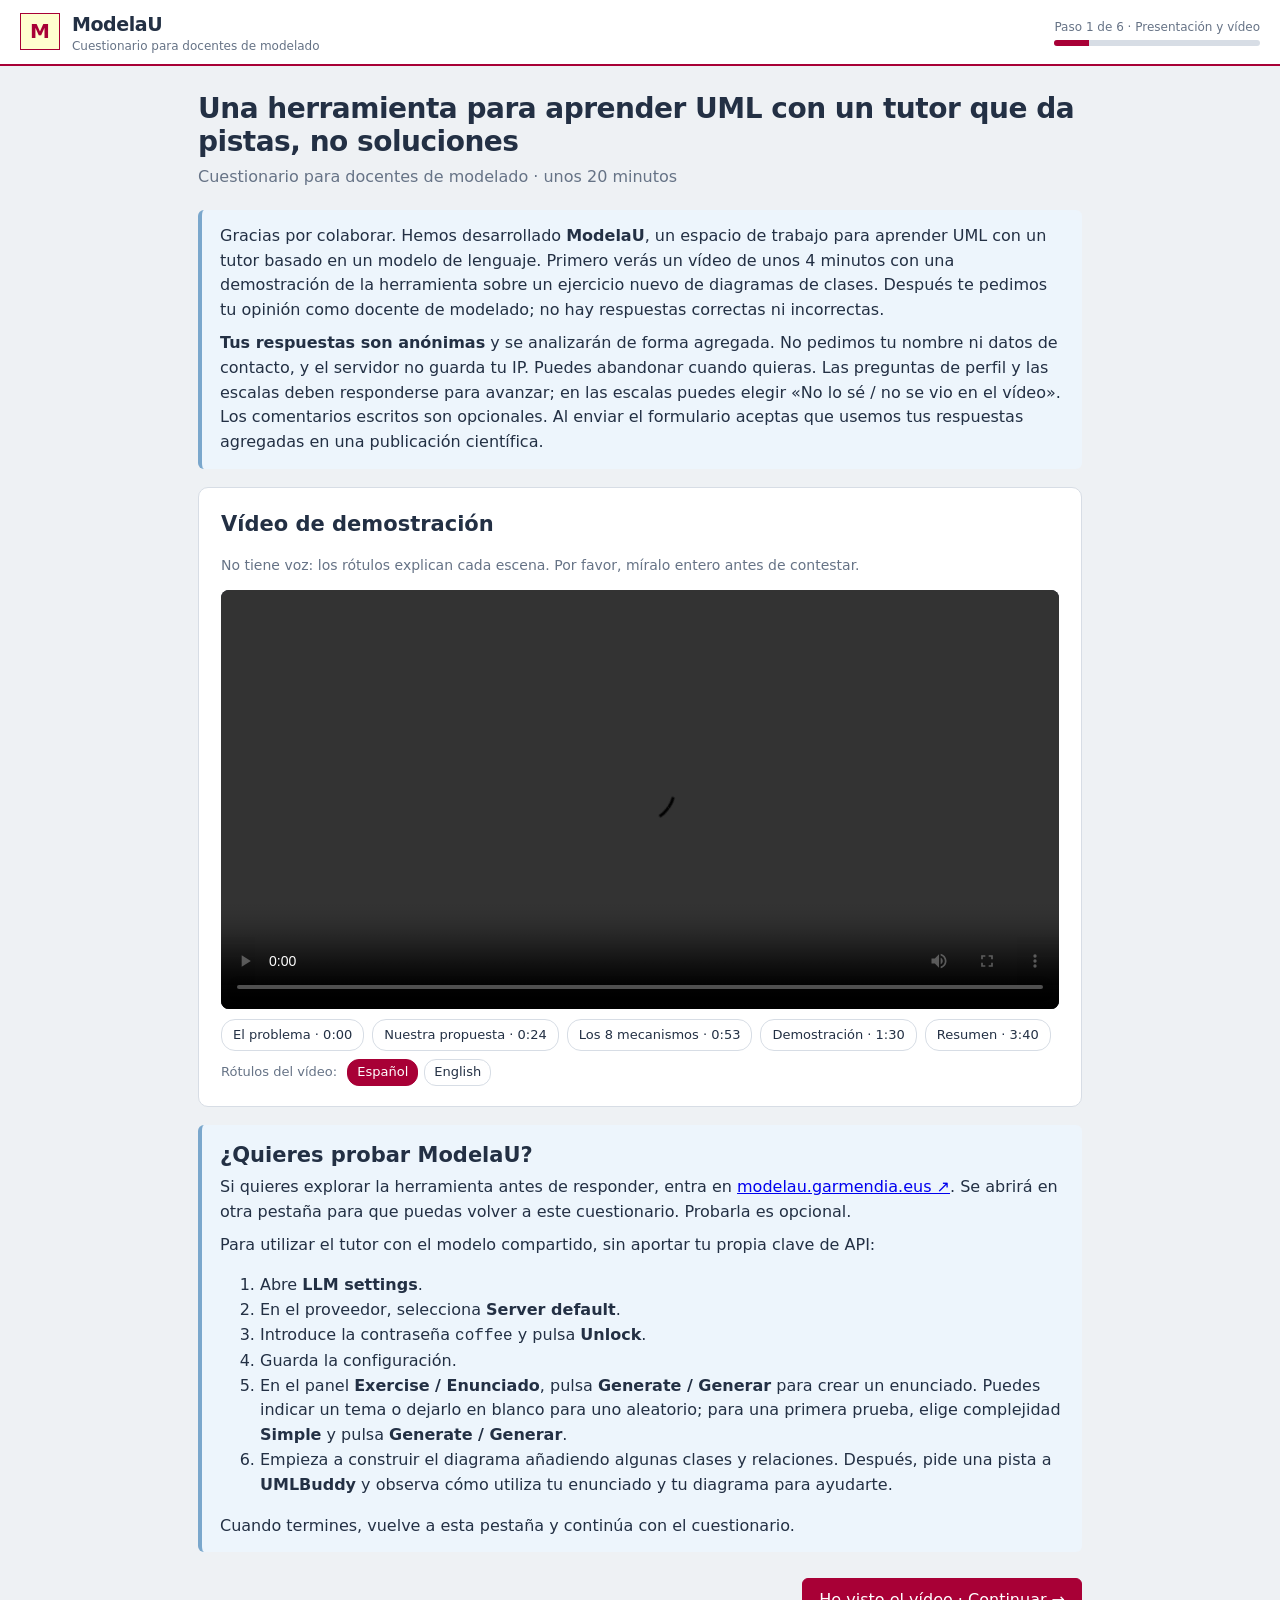
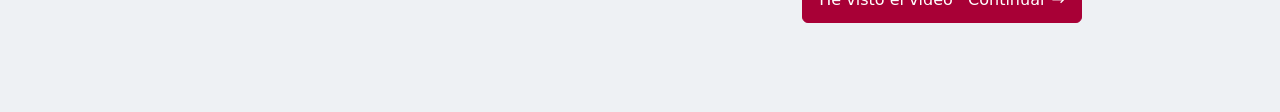
==== public/index.html @ 1f2abbc5 "ModelaU instructor questionnaire (study E2) Dependency-free Node server + Spanish six-step questionn" ====
<!doctype html>
<html lang="es">
<head>
<meta charset="utf-8">
<meta name="viewport" content="width=device-width, initial-scale=1">
<title>ModelaU · Cuestionario para docentes</title>
<link rel="stylesheet" href="styles.css">
</head>
<body>
<header class="top">
  <div class="brand"><span class="logo">M</span><div><strong>ModelaU</strong><small>Cuestionario para docentes de modelado</small></div></div>
  <div class="prog" aria-live="polite"><span id="stepLabel"></span><div class="bar"><i id="barFill"></i></div></div>
</header>

<main id="app" tabindex="-1"></main>

<button id="floatVideo" class="float" type="button" hidden>▶ Ver el vídeo</button>

<dialog id="videoDialog" aria-labelledby="dlgTitle">
  <div class="dlg-head"><h2 id="dlgTitle">Así se veía en el vídeo</h2><button id="dlgClose" type="button" aria-label="Cerrar">×</button></div>
  <video id="dlgVideo" controls playsinline preload="metadata"></video>
  <p class="dlg-note" id="dlgNote"></p>
  <div class="chapters" id="dlgChapters"></div>
</dialog>

<script type="module" src="app.js"></script>
</body>
</html>
---- public/styles.css ----
:root{--paper:#eef1f4;--panel:#fff;--ink:#233044;--muted:#667386;--line:#d7dde5;--accent:#a80036;--accent-soft:#fbe9ef;--ok:#238455;
  --specific:#d9ebff;--selective:#fff0b5;--timely:#f9dcec;--context:#d6f0de;
  font:16px/1.55 system-ui,-apple-system,"Segoe UI",Roboto,sans-serif;color:var(--ink)}
*{box-sizing:border-box}
body{margin:0;background:var(--paper)}
.top{position:sticky;top:0;z-index:30;background:var(--panel);border-bottom:2px solid var(--accent);padding:10px 20px;display:flex;align-items:center;justify-content:space-between;gap:16px}
.brand{display:flex;gap:12px;align-items:center}
.brand strong{font-size:19px;letter-spacing:-.4px}.brand small{display:block;color:var(--muted);font-size:12px;line-height:1.2}
.logo{background:#fefecf;border:1.5px solid var(--accent);color:var(--accent);font-weight:700;font-size:20px;padding:2px 9px}
.prog{min-width:170px;text-align:right;font-size:12px;color:var(--muted)}
.bar{height:6px;background:var(--line);border-radius:3px;margin-top:4px;overflow:hidden}.bar i{display:block;height:100%;width:0;background:var(--accent);transition:width .3s}
main{max-width:920px;margin:0 auto;padding:26px 18px 90px;outline:none}
h1{font-size:28px;line-height:1.2;margin:0 0 6px;letter-spacing:-.5px}
h2{font-size:21px;margin:0 0 4px}
h3{font-size:17px;margin:0}
.lead{color:var(--muted);margin:0 0 20px}
.card{background:var(--panel);border:1px solid var(--line);border-radius:10px;padding:20px 22px;margin:0 0 18px}
.notice{border-left:4px solid #7aa7cc;background:#edf5fc;padding:14px 18px;border-radius:6px;margin:0 0 18px}
.notice p{margin:0 0 8px}.notice p:last-child{margin:0}
button,.btn{font:inherit;border:1px solid var(--line);background:#fff;color:var(--ink);padding:9px 16px;border-radius:6px;cursor:pointer}
button:hover{border-color:var(--accent);color:var(--accent)}
button.primary{background:var(--accent);border-color:var(--accent);color:#fff}button.primary:hover{background:#8d002e;color:#fff}
button:focus-visible,input:focus-visible,textarea:focus-visible,video:focus-visible{outline:3px solid #2f6fb3;outline-offset:2px}
.nav{display:flex;justify-content:space-between;gap:12px;margin-top:26px}
.video-wrap video{width:100%;border-radius:8px;background:#101828;display:block}
.chapters{display:flex;flex-wrap:wrap;gap:8px;margin-top:10px}.chapters button{font-size:13px;padding:5px 11px;border-radius:14px}
.vlang{font-size:13px;color:var(--muted);margin-top:8px}.vlang button{font-size:13px;padding:2px 9px;border-radius:12px;margin-left:6px}.vlang button[aria-pressed=true]{background:var(--accent);border-color:var(--accent);color:#fff}
.q{margin:0 0 20px}.q:last-child{margin-bottom:0}
.q>label,.q>legend,.qtext{display:block;font-weight:600;margin:0 0 8px;padding:0}
fieldset{border:0;margin:0;padding:0;min-width:0}
.choices{display:grid;gap:8px}
.choice{display:flex;gap:10px;align-items:flex-start;padding:9px 12px;border:1px solid var(--line);border-radius:8px;cursor:pointer;background:#fff}
.choice:hover{border-color:var(--accent)}
.choice input{margin-top:5px;accent-color:var(--accent)}
.choice:has(input:checked){border-color:var(--accent);background:var(--accent-soft)}
textarea,input[type=text]{width:100%;font:inherit;border:1px solid var(--line);border-radius:8px;padding:10px 12px;background:#fff;color:inherit}
textarea{min-height:90px;resize:vertical}
.hint{color:var(--muted);font-size:14px}
/* 1-5 scale */
.scale{display:flex;align-items:stretch;gap:6px;flex-wrap:wrap}
.scale label{position:relative;cursor:pointer}
.scale input{position:absolute;opacity:0;inset:0;cursor:pointer}
.scale span{display:flex;align-items:center;justify-content:center;min-width:44px;height:44px;border:1px solid var(--line);border-radius:8px;background:#fff;font-weight:700}
.scale label:hover span{border-color:var(--accent)}
.scale input:checked+span{background:var(--accent);border-color:var(--accent);color:#fff}
.scale input:focus-visible+span{outline:3px solid #2f6fb3;outline-offset:2px}
.scale .na span{min-width:0;padding:0 12px;font-weight:500;font-size:13px;color:var(--muted)}
.scale .na input:checked+span{background:#475467;border-color:#475467;color:#fff}
.ends{display:flex;justify-content:space-between;color:var(--muted);font-size:12px;margin:3px 0 0;max-width:290px}
.row2{display:grid;grid-template-columns:1fr 1fr;gap:18px}
.row2 .who{font-size:13px;font-weight:700;text-transform:uppercase;letter-spacing:.5px;margin:0 0 6px}
.who.mu{color:var(--accent)}.who.chat{color:#475467}
/* mechanism card */
.mech{display:grid;grid-template-columns:minmax(0,1.1fr) minmax(0,1fr);gap:20px;padding:0;overflow:hidden}
.mech .vis{background:#f7f8fa;border-right:1px solid var(--line);padding:16px;display:flex;flex-direction:column;gap:10px}
.mech .vis img{width:100%;height:auto;border:1px solid var(--line);border-radius:6px;background:#fff;display:block}
.mech .vis .see{font-size:14px;margin:0}
.mech .body{padding:18px 20px 18px 0}
.chip{display:inline-block;font-size:12px;font-weight:700;padding:2px 10px;border-radius:12px;color:var(--ink)}
.chip.Específica{background:var(--specific)}.chip.Selectiva{background:var(--selective)}.chip.A-tiempo{background:var(--timely)}.chip.Contextualizada{background:var(--context)}
.nolive{display:inline-block;font-size:12px;font-weight:700;color:#7a4b00;background:#fff0c9;border-radius:12px;padding:2px 10px}
.mech .what{margin:8px 0 14px}
.watch{align-self:flex-start;font-size:13px;padding:6px 12px}
.cmp{display:grid;grid-template-columns:1fr 1fr;gap:16px}
.cmp figure{margin:0;background:#f7f8fa;border:1px solid var(--line);border-radius:8px;padding:12px}
.cmp img{width:100%;height:auto;border:1px solid var(--line);border-radius:6px;background:#fff;display:block}
.cmp figcaption{font-weight:700;margin:8px 0}
.float{position:fixed;right:18px;bottom:18px;z-index:40;background:var(--accent);color:#fff;border-color:var(--accent);box-shadow:0 4px 14px #0003}
.float:hover{background:#8d002e;color:#fff}
dialog{width:min(860px,95vw);border:1px solid var(--line);border-top:3px solid var(--accent);border-radius:10px;padding:0}
dialog::backdrop{background:#17223788}
.dlg-head{display:flex;justify-content:space-between;align-items:center;padding:12px 18px}
.dlg-head h2{font-size:18px;margin:0}.dlg-head button{border:0;font-size:24px;padding:0 8px;line-height:1}
dialog video{width:100%;display:block;background:#101828}
.dlg-note{margin:10px 18px 0;color:var(--muted);font-size:14px}
dialog .chapters{padding:8px 18px 16px}
.err{color:#a80036;font-weight:600}
.thanks{text-align:center;padding:40px 22px}
.thanks .tick{font-size:46px;color:var(--ok)}
@media(max-width:760px){.mech{grid-template-columns:1fr}.mech .vis{border-right:0;border-bottom:1px solid var(--line)}.mech .body{padding:0 18px 18px}.row2,.cmp{grid-template-columns:1fr}.prog{display:none}}
fieldset.card>legend{float:left;width:100%;padding:0;margin:0 0 8px}
fieldset.card>legend+*{clear:both}

/* part A: sticky comparison + compact rows */
.alayout{display:grid;grid-template-columns:300px minmax(0,1fr);gap:22px;align-items:start}
.compare{position:sticky;top:76px;display:grid;gap:12px}
.compare figure{margin:0;background:var(--panel);border:1px solid var(--line);border-radius:10px;padding:10px}
.compare figcaption{font-weight:700;margin:0 0 6px}.compare figcaption small{font-weight:400;color:var(--muted)}
.compare img{width:100%;height:auto;max-height:180px;object-fit:cover;object-position:top;border:1px solid var(--line);border-radius:6px;display:block;background:#fff}
.compare .watch{margin-top:8px;width:100%}
.arows h2{margin-bottom:2px}
.arow{background:var(--panel);border:1px solid var(--line);border-radius:10px;padding:14px 16px;margin:10px 0 0}
.arow>legend{float:left;width:100%;padding:0;margin:0 0 10px;font-weight:600}.arow>legend+*{clear:both}
.arow .row2{gap:14px}
.arow .scale span{min-width:38px;height:38px}
.arow .ends{display:none}
.chip.dim-Específica,.def.dim-Específica{background:var(--specific)}
.chip.dim-Selectiva,.def.dim-Selectiva{background:var(--selective)}
.chip.dim-A-tiempo,.def.dim-A-tiempo{background:var(--timely)}
.chip.dim-Contextualizada,.def.dim-Contextualizada{background:var(--context)}
.chip.dim-extra{background:#e4e7ec}
.deflist{display:grid;grid-template-columns:1fr 1fr;gap:10px;margin-top:10px}
.def{border-radius:8px;padding:10px 12px;font-size:14px;line-height:1.45;color:var(--ink)}
p.def{margin:6px 0 10px}p.def span{color:var(--muted)}
@media(max-width:900px){.alayout{grid-template-columns:1fr}.compare{position:static;grid-template-columns:1fr 1fr}.deflist{grid-template-columns:1fr}}

fieldset[aria-invalid="true"]{outline:2px solid #a80036;outline-offset:4px}
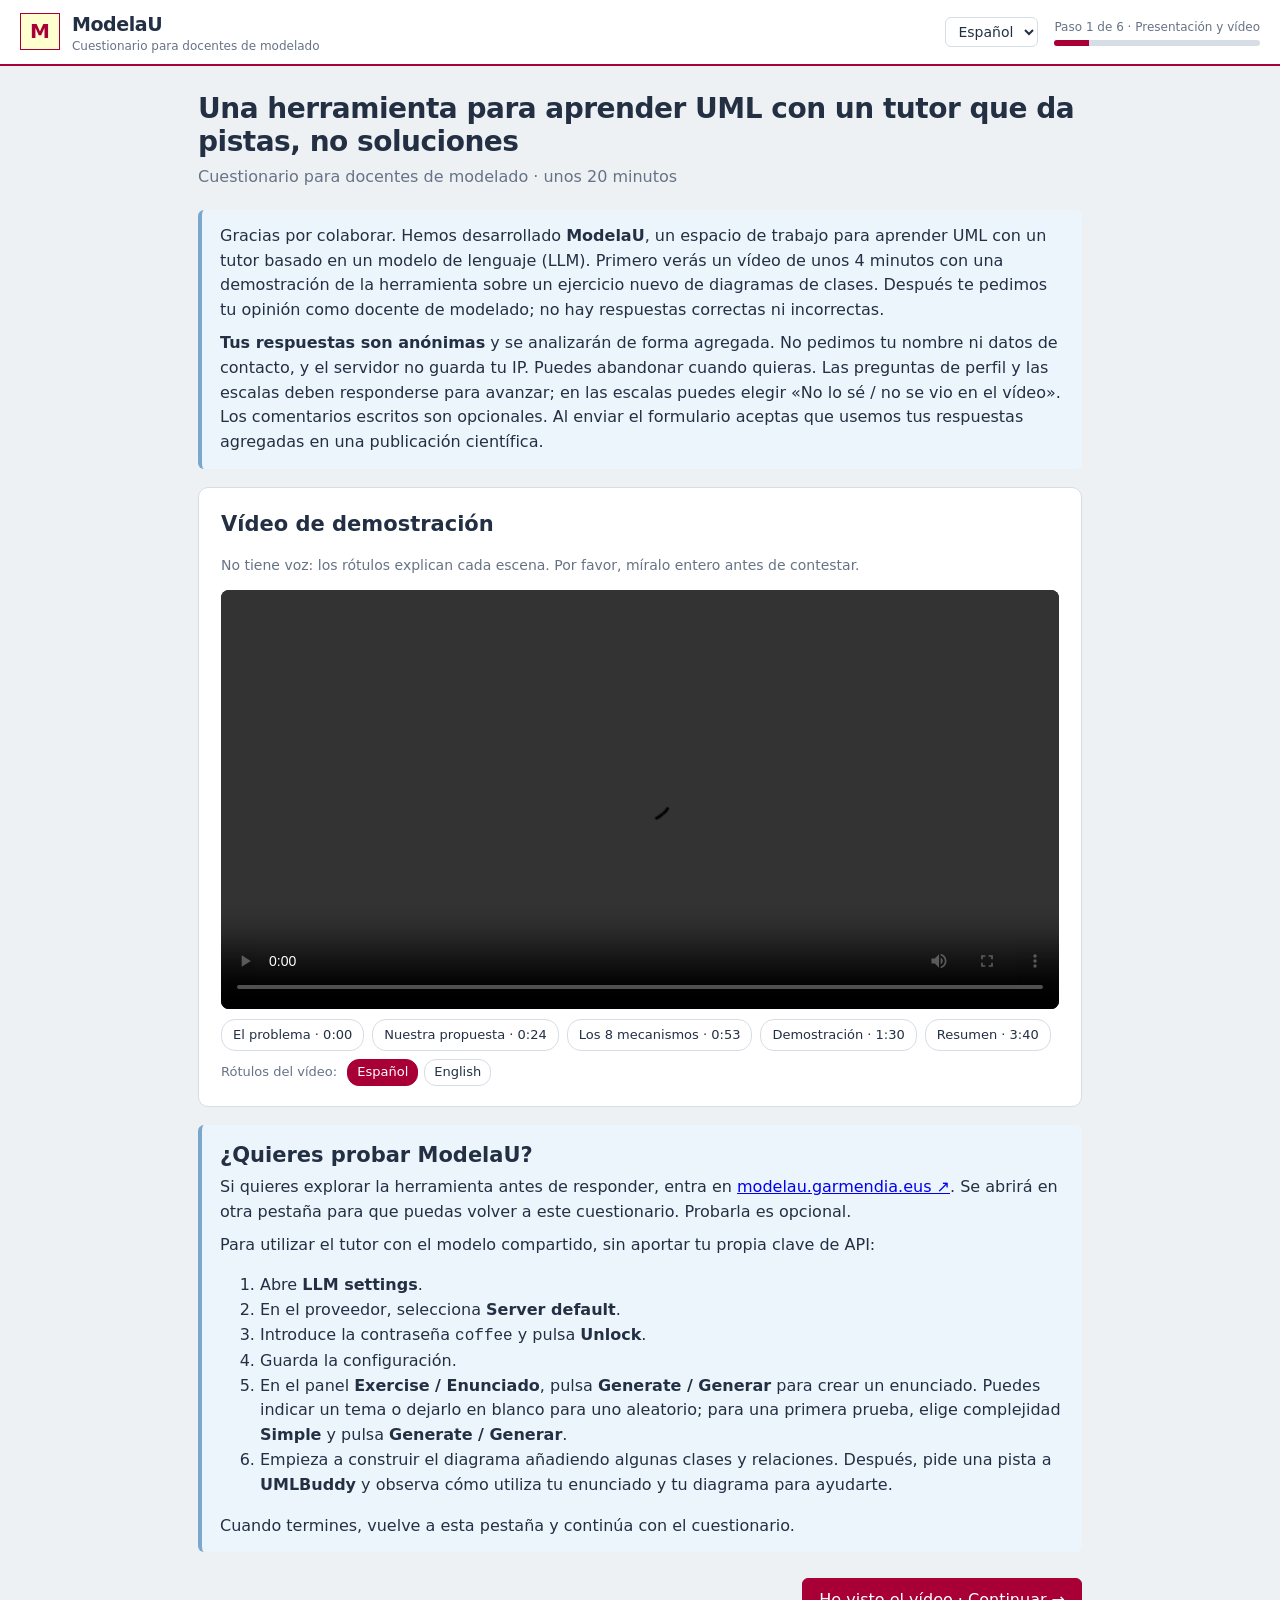
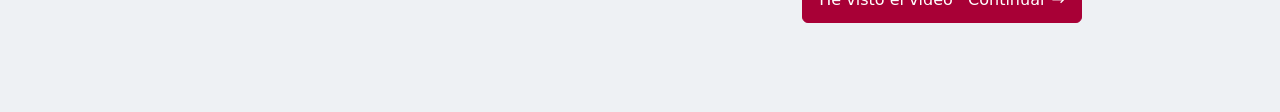
==== commit d68b809e: "Add bilingual ModelaU questionnaire and revise survey items" ====
--- a/public/index.html
+++ b/public/index.html
@@ -8,7 +8,11 @@
 </head>
 <body>
 <header class="top">
-  <div class="brand"><span class="logo">M</span><div><strong>ModelaU</strong><small>Cuestionario para docentes de modelado</small></div></div>
+  <div class="brand"><span class="logo">M</span><div><strong>ModelaU</strong><small id="brandSubtitle">Cuestionario para docentes de modelado</small></div></div>
+  <select id="language" aria-label="Idioma del cuestionario">
+    <option value="es" lang="es">Español</option>
+    <option value="en" lang="en">English</option>
+  </select>
   <div class="prog" aria-live="polite"><span id="stepLabel"></span><div class="bar"><i id="barFill"></i></div></div>
 </header>
 
--- a/public/styles.css
+++ b/public/styles.css
@@ -98,10 +98,12 @@
 .chip.dim-Selectiva,.def.dim-Selectiva{background:var(--selective)}
 .chip.dim-A-tiempo,.def.dim-A-tiempo{background:var(--timely)}
 .chip.dim-Contextualizada,.def.dim-Contextualizada{background:var(--context)}
-.chip.dim-extra{background:#e4e7ec}
 .deflist{display:grid;grid-template-columns:1fr 1fr;gap:10px;margin-top:10px}
 .def{border-radius:8px;padding:10px 12px;font-size:14px;line-height:1.45;color:var(--ink)}
 p.def{margin:6px 0 10px}p.def span{color:var(--muted)}
 @media(max-width:900px){.alayout{grid-template-columns:1fr}.compare{position:static;grid-template-columns:1fr 1fr}.deflist{grid-template-columns:1fr}}
 
 fieldset[aria-invalid="true"]{outline:2px solid #a80036;outline-offset:4px}
+
+#language{font:inherit;font-size:14px;color:var(--ink);background:var(--panel);border:1px solid var(--line);border-radius:6px;padding:5px 8px;margin-left:auto}
+@media(max-width:600px){.top{flex-wrap:wrap;gap:8px;padding:8px 12px}.top .prog{flex-basis:100%;min-width:0;text-align:left}}
